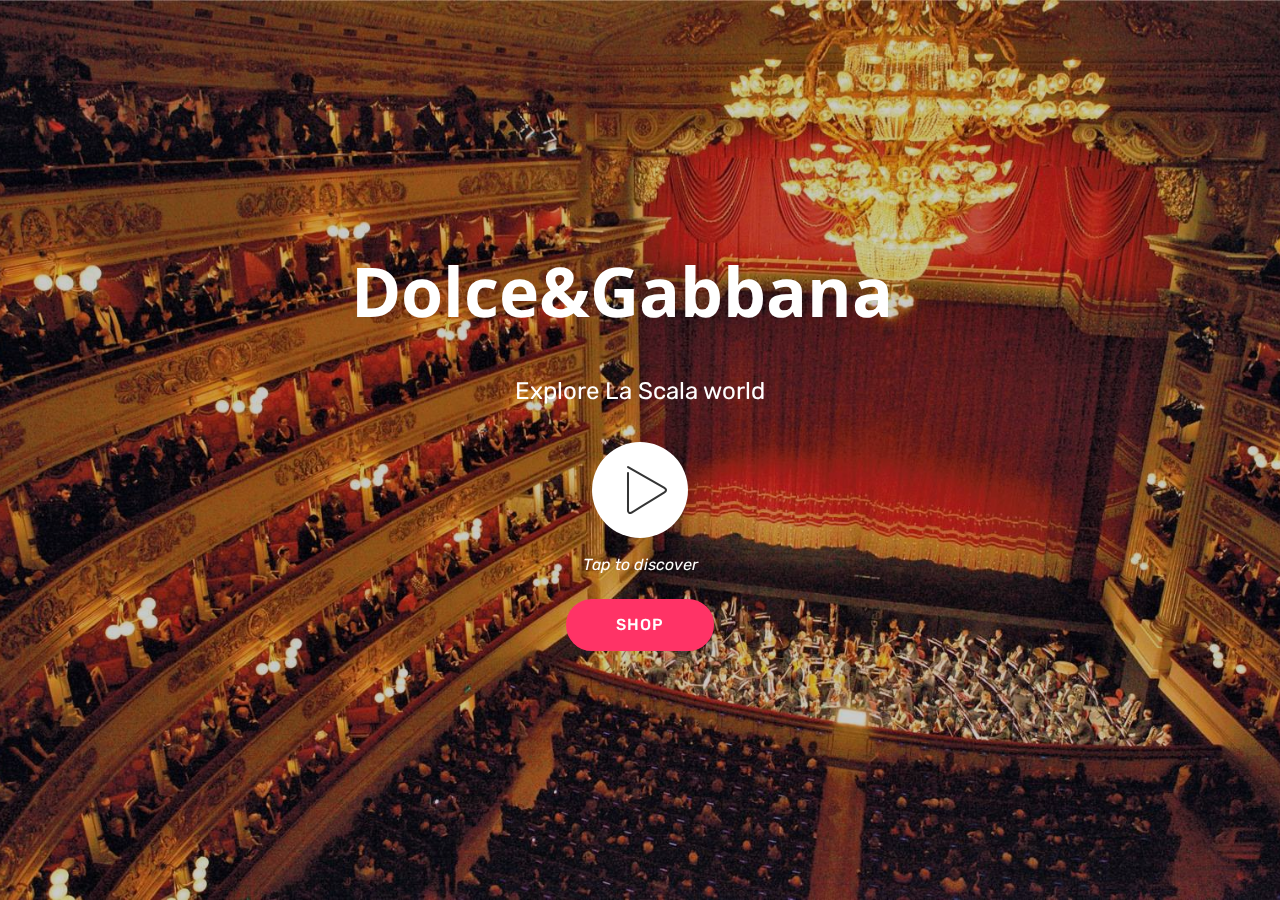
==== index.html @ abae465e "create github pages" ====
<!DOCTYPE html>
<html >
<head>
  <!-- Site made with Mobirise Website Builder v4.5.2, https://mobirise.com -->
  <meta charset="UTF-8">
  <meta http-equiv="X-UA-Compatible" content="IE=edge">
  <meta name="generator" content="Mobirise v4.5.2, mobirise.com">
  <meta name="viewport" content="width=device-width, initial-scale=1, minimum-scale=1">
  <link rel="shortcut icon" href="assets/images/logo4.png" type="image/x-icon">
  <meta name="description" content="">
  <title>Home</title>
  <link rel="stylesheet" href="assets/web/assets/mobirise-icons/mobirise-icons.css">
  <link rel="stylesheet" href="assets/tether/tether.min.css">
  <link rel="stylesheet" href="assets/bootstrap/css/bootstrap.min.css">
  <link rel="stylesheet" href="assets/bootstrap/css/bootstrap-grid.min.css">
  <link rel="stylesheet" href="assets/bootstrap/css/bootstrap-reboot.min.css">
  <link rel="stylesheet" href="assets/theme/css/style.css">
  <link rel="stylesheet" href="assets/mobirise/css/mbr-additional.css" type="text/css">
  
  
  
</head>
<body>
<section class="header8 cid-qE5246cjHR mbr-fullscreen mbr-parallax-background" id="header8-0" data-rv-view="100">

    

    <div class="mbr-overlay" style="opacity: 0.2; background-color: rgb(0, 0, 0);">
    </div>

    <div class="container align-center">
        <div class="row justify-content-md-center">
            <div class="mbr-white col-md-10">
                <h1 class="mbr-section-title align-center py-2 mbr-bold mbr-fonts-style display-1"><p>Dolce&amp;Gabbana&nbsp;&nbsp;</p></h1>
                <p class="mbr-text align-center py-2 mbr-fonts-style display-5">Explore La Scala world</p>
                <div class="mbr-media show-modal align-center py-2" data-modal=".modalWindow">
                         <span class="mbri-play mbr-iconfont" media-simple="true"></span>
                </div>
                <div class="icon-description align-center font-italic pb-3 mbr-fonts-style display-7">Tap to discover</div>
                <div class="mbr-section-btn text-center"><a class="btn btn-md btn-secondary display-4" href="shop.html">SHOP</a></div>
            </div>
        </div>
    </div>
    <div>
        <div class="modalWindow" style="display: none;">
            <div class="modalWindow-container">
                <div class="modalWindow-video-container">
                    <div class="modalWindow-video">
                        <iframe width="100%" height="100%" frameborder="0" allowfullscreen="1" data-src="https://www.youtube.com/watch?v=V_61zmeLZ4g"></iframe>
                    </div>
                    <a class="close" role="button" data-dismiss="modal">
                        <span aria-hidden="true" class="mbri-close mbr-iconfont closeModal"></span>
                        <span class="sr-only">Close</span>
                    </a>
                </div>
            </div>
        </div>
    </div>
</section>


  <section class="engine"><a href="https://mobirise.co/k">free bootstrap template</a></section><script src="assets/web/assets/jquery/jquery.min.js"></script>
  <script src="assets/popper/popper.min.js"></script>
  <script src="assets/tether/tether.min.js"></script>
  <script src="assets/bootstrap/js/bootstrap.min.js"></script>
  <script src="assets/smoothscroll/smooth-scroll.js"></script>
  <script src="assets/playervimeo/vimeo_player.js"></script>
  <script src="assets/parallax/jarallax.min.js"></script>
  <script src="assets/theme/js/script.js"></script>
  
  
</body>
</html>
---- assets/web/assets/mobirise-icons/mobirise-icons.css ----
@font-face {
  font-family: 'MobiriseIcons';
  src:  url('mobirise-icons.eot?spat4u');
  src:  url('mobirise-icons.eot?spat4u#iefix') format('embedded-opentype'),
    url('mobirise-icons.ttf?spat4u') format('truetype'),
    url('mobirise-icons.woff?spat4u') format('woff'),
    url('mobirise-icons.svg?spat4u#MobiriseIcons') format('svg');
  font-weight: normal;
  font-style: normal;
}

[class^="mbri-"], [class*=" mbri-"] {
  /* use !important to prevent issues with browser extensions that change fonts */
  font-family: MobiriseIcons !important;
  speak: none;
  font-style: normal;
  font-weight: normal;
  font-variant: normal;
  text-transform: none;
  line-height: 1;

  /* Better Font Rendering =========== */
  -webkit-font-smoothing: antialiased;
  -moz-osx-font-smoothing: grayscale;
}

.mbri-add-submenu:before {
  content: "\e900";
}
.mbri-alert:before {
  content: "\e901";
}
.mbri-align-center:before {
  content: "\e902";
}
.mbri-align-justify:before {
  content: "\e903";
}
.mbri-align-left:before {
  content: "\e904";
}
.mbri-align-right:before {
  content: "\e905";
}
.mbri-android:before {
  content: "\e906";
}
.mbri-apple:before {
  content: "\e907";
}
.mbri-arrow-down:before {
  content: "\e908";
}
.mbri-arrow-next:before {
  content: "\e909";
}
.mbri-arrow-prev:before {
  content: "\e90a";
}
.mbri-arrow-up:before {
  content: "\e90b";
}
.mbri-bold:before {
  content: "\e90c";
}
.mbri-bookmark:before {
  content: "\e90d";
}
.mbri-bootstrap:before {
  content: "\e90e";
}
.mbri-briefcase:before {
  content: "\e90f";
}
.mbri-browse:before {
  content: "\e910";
}
.mbri-bulleted-list:before {
  content: "\e911";
}
.mbri-calendar:before {
  content: "\e912";
}
.mbri-camera:before {
  content: "\e913";
}
.mbri-cart-add:before {
  content: "\e914";
}
.mbri-cart-full:before {
  content: "\e915";
}
.mbri-cash:before {
  content: "\e916";
}
.mbri-change-style:before {
  content: "\e917";
}
.mbri-chat:before {
  content: "\e918";
}
.mbri-clock:before {
  content: "\e919";
}
.mbri-close:before {
  content: "\e91a";
}
.mbri-cloud:before {
  content: "\e91b";
}
.mbri-code:before {
  content: "\e91c";
}
.mbri-contact-form:before {
  content: "\e91d";
}
.mbri-credit-card:before {
  content: "\e91e";
}
.mbri-cursor-click:before {
  content: "\e91f";
}
.mbri-cust-feedback:before {
  content: "\e920";
}
.mbri-database:before {
  content: "\e921";
}
.mbri-delivery:before {
  content: "\e922";
}
.mbri-desktop:before {
  content: "\e923";
}
.mbri-devices:before {
  content: "\e924";
}
.mbri-down:before {
  content: "\e925";
}
.mbri-download:before {
  content: "\e989";
}
.mbri-drag-n-drop:before {
  content: "\e927";
}
.mbri-drag-n-drop2:before {
  content: "\e928";
}
.mbri-edit:before {
  content: "\e929";
}
.mbri-edit2:before {
  content: "\e92a";
}
.mbri-error:before {
  content: "\e92b";
}
.mbri-extension:before {
  content: "\e92c";
}
.mbri-features:before {
  content: "\e92d";
}
.mbri-file:before {
  content: "\e92e";
}
.mbri-flag:before {
  content: "\e92f";
}
.mbri-folder:before {
  content: "\e930";
}
.mbri-gift:before {
  content: "\e931";
}
.mbri-github:before {
  content: "\e932";
}
.mbri-globe:before {
  content: "\e933";
}
.mbri-globe-2:before {
  content: "\e934";
}
.mbri-growing-chart:before {
  content: "\e935";
}
.mbri-hearth:before {
  content: "\e936";
}
.mbri-help:before {
  content: "\e937";
}
.mbri-home:before {
  content: "\e938";
}
.mbri-hot-cup:before {
  content: "\e939";
}
.mbri-idea:before {
  content: "\e93a";
}
.mbri-image-gallery:before {
  content: "\e93b";
}
.mbri-image-slider:before {
  content: "\e93c";
}
.mbri-info:before {
  content: "\e93d";
}
.mbri-italic:before {
  content: "\e93e";
}
.mbri-key:before {
  content: "\e93f";
}
.mbri-laptop:before {
  content: "\e940";
}
.mbri-layers:before {
  content: "\e941";
}
.mbri-left-right:before {
  content: "\e942";
}
.mbri-left:before {
  content: "\e943";
}
.mbri-letter:before {
  content: "\e944";
}
.mbri-like:before {
  content: "\e945";
}
.mbri-link:before {
  content: "\e946";
}
.mbri-lock:before {
  content: "\e947";
}
.mbri-login:before {
  content: "\e948";
}
.mbri-logout:before {
  content: "\e949";
}
.mbri-magic-stick:before {
  content: "\e94a";
}
.mbri-map-pin:before {
  content: "\e94b";
}
.mbri-menu:before {
  content: "\e94c";
}
.mbri-mobile:before {
  content: "\e94d";
}
.mbri-mobile2:before {
  content: "\e94e";
}
.mbri-mobirise:before {
  content: "\e94f";
}
.mbri-more-horizontal:before {
  content: "\e950";
}
.mbri-more-vertical:before {
  content: "\e951";
}
.mbri-music:before {
  content: "\e952";
}
.mbri-new-file:before {
  content: "\e953";
}
.mbri-numbered-list:before {
  content: "\e954";
}
.mbri-opened-folder:before {
  content: "\e955";
}
.mbri-pages:before {
  content: "\e956";
}
.mbri-paper-plane:before {
  content: "\e957";
}
.mbri-paperclip:before {
  content: "\e958";
}
.mbri-photo:before {
  content: "\e959";
}
.mbri-photos:before {
  content: "\e95a";
}
.mbri-pin:before {
  content: "\e95b";
}
.mbri-play:before {
  content: "\e95c";
}
.mbri-plus:before {
  content: "\e95d";
}
.mbri-preview:before {
  content: "\e95e";
}
.mbri-print:before {
  content: "\e95f";
}
.mbri-protect:before {
  content: "\e960";
}
.mbri-question:before {
  content: "\e961";
}
.mbri-quote-left:before {
  content: "\e962";
}
.mbri-quote-right:before {
  content: "\e963";
}
.mbri-refresh:before {
  content: "\e964";
}
.mbri-responsive:before {
  content: "\e965";
}
.mbri-right:before {
  content: "\e966";
}
.mbri-rocket:before {
  content: "\e967";
}
.mbri-sad-face:before {
  content: "\e968";
}
.mbri-sale:before {
  content: "\e969";
}
.mbri-save:before {
  content: "\e96a";
}
.mbri-search:before {
  content: "\e96b";
}
.mbri-setting:before {
  content: "\e96c";
}
.mbri-setting2:before {
  content: "\e96d";
}
.mbri-setting3:before {
  content: "\e96e";
}
.mbri-share:before {
  content: "\e96f";
}
.mbri-shopping-bag:before {
  content: "\e970";
}
.mbri-shopping-basket:before {
  content: "\e971";
}
.mbri-shopping-cart:before {
  content: "\e972";
}
.mbri-sites:before {
  content: "\e973";
}
.mbri-smile-face:before {
  content: "\e974";
}
.mbri-speed:before {
  content: "\e975";
}
.mbri-star:before {
  content: "\e976";
}
.mbri-success:before {
  content: "\e977";
}
.mbri-sun:before {
  content: "\e978";
}
.mbri-sun2:before {
  content: "\e979";
}
.mbri-tablet:before {
  content: "\e97a";
}
.mbri-tablet-vertical:before {
  content: "\e97b";
}
.mbri-target:before {
  content: "\e97c";
}
.mbri-timer:before {
  content: "\e97d";
}
.mbri-to-ftp:before {
  content: "\e97e";
}
.mbri-to-local-drive:before {
  content: "\e97f";
}
.mbri-touch-swipe:before {
  content: "\e980";
}
.mbri-touch:before {
  content: "\e981";
}
.mbri-trash:before {
  content: "\e982";
}
.mbri-underline:before {
  content: "\e983";
}
.mbri-unlink:before {
  content: "\e984";
}
.mbri-unlock:before {
  content: "\e985";
}
.mbri-up-down:before {
  content: "\e986";
}
.mbri-up:before {
  content: "\e987";
}
.mbri-update:before {
  content: "\e988";
}
.mbri-upload:before {
 content: "\e926"; 
}
.mbri-user:before {
  content: "\e98a";
}
.mbri-user2:before {
  content: "\e98b";
}
.mbri-users:before {
  content: "\e98c";
}
.mbri-video:before {
  content: "\e98d";
}
.mbri-video-play:before {
  content: "\e98e";
}
.mbri-watch:before {
  content: "\e98f";
}
.mbri-website-theme:before {
  content: "\e990";
}
.mbri-wifi:before {
  content: "\e991";
}
.mbri-windows:before {
  content: "\e992";
}
.mbri-zoom-out:before {
  content: "\e993";
}
.mbri-redo:before {
  content: "\e994";
}
.mbri-undo:before {
  content: "\e995";
}
---- assets/theme/css/style.css ----
/*!
 * Mobirise v4 theme (https://mobirise.com/)
 * Copyright 2017 Mobirise
 */
section {
  background-color: #eeeeee; }

section,
.container,
.container-fluid {
  position: relative;
  word-wrap: break-word; }

a.mbr-iconfont:hover {
  text-decoration: none; }

.article .lead p, .article .lead ul, .article .lead ol, .article .lead pre, .article .lead blockquote {
  margin-bottom: 0; }

a {
  font-style: normal;
  font-weight: 400;
  cursor: pointer; }
  a, a:hover {
    text-decoration: none; }

figure {
  margin-bottom: 0; }

body {
  color: #232323; }

h1, h2, h3, h4, h5, h6,
.h1, .h2, .h3, .h4, .h5, .h6,
.display-1, .display-2, .display-3, .display-4 {
  line-height: 1;
  word-break: break-word;
  word-wrap: break-word; }

b, strong {
  font-weight: bold; }

blockquote {
  padding: 10px 0 10px 20px;
  position: relative;
  border-left: 2px solid;
  border-color: #ff3366; }

input:-webkit-autofill, input:-webkit-autofill:hover, input:-webkit-autofill:focus, input:-webkit-autofill:active {
  transition-delay: 9999s;
  transition-property: background-color, color; }

textarea[type="hidden"] {
  display: none; }

body {
  position: relative; }

section {
  background-position: 50% 50%;
  background-repeat: no-repeat;
  background-size: cover; }
  section .mbr-background-video,
  section .mbr-background-video-preview {
    position: absolute;
    bottom: 0;
    left: 0;
    right: 0;
    top: 0; }

.hidden {
  visibility: hidden; }

.mbr-z-index20 {
  z-index: 20; }

/*! Base colors */
.mbr-white {
  color: #ffffff; }

.mbr-black {
  color: #000000; }

.mbr-bg-white {
  background-color: #ffffff; }

.mbr-bg-black {
  background-color: #000000; }

/*! Text-aligns */
.align-left {
  text-align: left; }

.align-center {
  text-align: center; }

.align-right {
  text-align: right; }

@media (max-width: 767px) {
  .align-left, .align-center, .align-right, .mbr-section-btn, .mbr-section-title {
    text-align: center; } }
/*! Font-weight  */
.mbr-light {
  font-weight: 300; }

.mbr-regular {
  font-weight: 400; }

.mbr-semibold {
  font-weight: 500; }

.mbr-bold {
  font-weight: 700; }

/*! Media  */
.media-size-item {
  -webkit-flex: 1 1 auto;
  -moz-flex: 1 1 auto;
  -ms-flex: 1 1 auto;
  -o-flex: 1 1 auto;
  flex: 1 1 auto; }

.media-content {
  -webkit-flex-basis: 100%;
  flex-basis: 100%; }

.media-container-row {
  display: -ms-flexbox;
  display: -webkit-flex;
  display: flex;
  -webkit-flex-direction: row;
  -ms-flex-direction: row;
  flex-direction: row;
  -webkit-flex-wrap: wrap;
  -ms-flex-wrap: wrap;
  flex-wrap: wrap;
  -webkit-justify-content: center;
  -ms-flex-pack: center;
  justify-content: center;
  -webkit-align-content: center;
  -ms-flex-line-pack: center;
  align-content: center;
  -webkit-align-items: start;
  -ms-flex-align: start;
  align-items: start; }
  .media-container-row .media-size-item {
    width: 400px; }

.media-container-column {
  display: -ms-flexbox;
  display: -webkit-flex;
  display: flex;
  -webkit-flex-direction: column;
  -ms-flex-direction: column;
  flex-direction: column;
  -webkit-flex-wrap: wrap;
  -ms-flex-wrap: wrap;
  flex-wrap: wrap;
  -webkit-justify-content: center;
  -ms-flex-pack: center;
  justify-content: center;
  -webkit-align-content: center;
  -ms-flex-line-pack: center;
  align-content: center;
  -webkit-align-items: stretch;
  -ms-flex-align: stretch;
  align-items: stretch; }
  .media-container-column > * {
    width: 100%; }

@media (min-width: 992px) {
  .media-container-row {
    -webkit-flex-wrap: nowrap;
    -ms-flex-wrap: nowrap;
    flex-wrap: nowrap; } }
figure {
  overflow: hidden; }

figure[mbr-media-size] {
  transition: width 0.1s; }

.mbr-figure img, .mbr-figure iframe {
  display: block;
  width: 100%; }

.card {
  background-color: transparent;
  border: none; }

.card-img {
  text-align: center;
  flex-shrink: 0; }

.media {
  max-width: 100%;
  margin: 0 auto; }

.mbr-figure {
  -ms-flex-item-align: center;
  -ms-grid-row-align: center;
  -webkit-align-self: center;
  align-self: center; }

.media-container > div {
  max-width: 100%; }

.mbr-figure img, .card-img img {
  width: 100%; }

@media (max-width: 991px) {
  .media-size-item {
    width: auto !important; }

  .media {
    width: auto; }

  .mbr-figure {
    width: 100% !important; } }
/*! Buttons */
.mbr-section-btn {
  margin-left: -.25rem;
  margin-right: -.25rem;
  font-size: 0; }

nav .mbr-section-btn {
  margin-left: 0rem;
  margin-right: 0rem; }

/*! Btn icon margin */
.btn .mbr-iconfont, .btn.btn-sm .mbr-iconfont {
  cursor: pointer;
  margin-right: 0.5rem; }

.btn.btn-md .mbr-iconfont, .btn.btn-md .mbr-iconfont {
  margin-right: 0.8rem; }

.mbr-regular {
  font-weight: 400; }

.mbr-semibold {
  font-weight: 500; }

.mbr-bold {
  font-weight: 700; }

[type="submit"] {
  -webkit-appearance: none; }

/*! Full-screen */
.mbr-fullscreen .mbr-overlay {
  min-height: 100vh; }

.mbr-fullscreen {
  display: flex;
  display: -webkit-flex;
  display: -moz-flex;
  display: -ms-flex;
  display: -o-flex;
  align-items: center;
  -webkit-align-items: center;
  min-height: 100vh;
  padding-top: 3rem;
  padding-bottom: 3rem; }

/*! Map */
.map {
  height: 25rem;
  position: relative; }
  .map iframe {
    width: 100%;
    height: 100%; }

/* Form */
.form-asterisk {
  font-family: initial;
  position: absolute;
  top: -2px;
  font-weight: normal; }

/*! Scroll to top arrow */
.mbr-arrow-up {
  bottom: 25px;
  right: 90px;
  position: fixed;
  text-align: right;
  z-index: 5000;
  color: #ffffff;
  font-size: 32px;
  transform: rotate(180deg);
  -webkit-transform: rotate(180deg); }

.mbr-arrow-up a {
  background: rgba(0, 0, 0, 0.2);
  border-radius: 3px;
  color: #fff;
  display: inline-block;
  height: 60px;
  width: 60px;
  outline-style: none !important;
  position: relative;
  text-decoration: none;
  transition: all .3s ease-in-out;
  cursor: pointer;
  text-align: center; }
  .mbr-arrow-up a:hover {
    background-color: rgba(0, 0, 0, 0.4); }
  .mbr-arrow-up a i {
    line-height: 60px; }

.mbr-arrow-up-icon {
  display: block;
  color: #fff; }

.mbr-arrow-up-icon::before {
  content: "\203a";
  display: inline-block;
  font-family: serif;
  font-size: 32px;
  line-height: 1;
  font-style: normal;
  position: relative;
  top: 6px;
  left: -4px;
  -webkit-transform: rotate(-90deg);
  transform: rotate(-90deg); }

/*! Arrow Down */
.mbr-arrow {
  position: absolute;
  bottom: 45px;
  left: 50%;
  width: 60px;
  height: 60px;
  cursor: pointer;
  background-color: rgba(80, 80, 80, 0.5);
  border-radius: 50%;
  -webkit-transform: translateX(-50%);
  transform: translateX(-50%); }
  .mbr-arrow > a {
    display: inline-block;
    text-decoration: none;
    outline-style: none;
    -webkit-animation: arrowdown 1.7s ease-in-out infinite;
    animation: arrowdown 1.7s ease-in-out infinite; }
    .mbr-arrow > a > i {
      position: absolute;
      top: -2px;
      left: 15px;
      font-size: 2rem; }

@keyframes arrowdown {
  0% {
    transform: translateY(0px);
    -webkit-transform: translateY(0px); }
  50% {
    transform: translateY(-5px);
    -webkit-transform: translateY(-5px); }
  100% {
    transform: translateY(0px);
    -webkit-transform: translateY(0px); } }
@-webkit-keyframes arrowdown {
  0% {
    transform: translateY(0px);
    -webkit-transform: translateY(0px); }
  50% {
    transform: translateY(-5px);
    -webkit-transform: translateY(-5px); }
  100% {
    transform: translateY(0px);
    -webkit-transform: translateY(0px); } }
@media (max-width: 500px) {
  .mbr-arrow-up {
    left: 50%;
    right: auto;
    transform: translateX(-50%) rotate(180deg);
    -webkit-transform: translateX(-50%) rotate(180deg); } }
/*Gradients animation*/
@keyframes gradient-animation {
  from {
    background-position: 0% 100%;
    animation-timing-function: ease-in-out; }
  to {
    background-position: 100% 0%;
    animation-timing-function: ease-in-out; } }
@-webkit-keyframes gradient-animation {
  from {
    background-position: 0% 100%;
    animation-timing-function: ease-in-out; }
  to {
    background-position: 100% 0%;
    animation-timing-function: ease-in-out; } }
.bg-gradient {
  background-size: 200% 200%;
  animation: gradient-animation 5s infinite alternate;
  -webkit-animation: gradient-animation 5s infinite alternate; }

.menu .navbar-brand {
  display: -webkit-flex; }
  .menu .navbar-brand span {
    display: flex;
    display: -webkit-flex; }
  .menu .navbar-brand .navbar-caption-wrap {
    display: -webkit-flex; }
  .menu .navbar-brand .navbar-logo img {
    display: -webkit-flex; }
@media (min-width: 768px) and (max-width: 991px) {
  .menu .navbar-toggleable-sm .navbar-nav {
    display: -webkit-box;
    display: -webkit-flex;
    display: -ms-flexbox; } }
@media (min-width: 992px) {
  .menu .navbar-nav.nav-dropdown {
    display: -webkit-flex; }
  .menu .navbar-toggleable-sm .navbar-collapse {
    display: -webkit-flex !important; } }

/*# sourceMappingURL=style.css.map */
.engine {
	position: absolute;
	text-indent: -2400px;
	text-align: center;
	padding: 0;
	top: 0;
	left: -2400px;
}
---- assets/mobirise/css/mbr-additional.css ----
@import url(https://fonts.googleapis.com/css?family=Open+Sans:300,300i,400,400i,600,600i,700,700i,800,800i);
@import url(https://fonts.googleapis.com/css?family=Rubik:300,300i,400,400i,500,500i,700,700i,900,900i);





body {
  font-style: normal;
  line-height: 1.5;
}
.mbr-section-title {
  font-style: normal;
  line-height: 1.2;
}
.mbr-section-subtitle {
  line-height: 1.3;
}
.mbr-text {
  font-style: normal;
  line-height: 1.6;
}
.display-1 {
  font-family: 'Open Sans', sans-serif;
  font-size: 4.25rem;
}
.display-1 > .mbr-iconfont {
  font-size: 6.8rem;
}
.display-2 {
  font-family: 'Rubik', sans-serif;
  font-size: 3rem;
}
.display-2 > .mbr-iconfont {
  font-size: 4.8rem;
}
.display-4 {
  font-family: 'Rubik', sans-serif;
  font-size: 1rem;
}
.display-4 > .mbr-iconfont {
  font-size: 1.6rem;
}
.display-5 {
  font-family: 'Rubik', sans-serif;
  font-size: 1.5rem;
}
.display-5 > .mbr-iconfont {
  font-size: 2.4rem;
}
.display-7 {
  font-family: 'Rubik', sans-serif;
  font-size: 1rem;
}
.display-7 > .mbr-iconfont {
  font-size: 1.6rem;
}
/* ---- Fluid typography for mobile devices ---- */
/* 1.4 - font scale ratio ( bootstrap == 1.42857 ) */
/* 100vw - current viewport width */
/* (48 - 20)  48 == 48rem == 768px, 20 == 20rem == 320px(minimal supported viewport) */
/* 0.65 - min scale variable, may vary */
@media (max-width: 768px) {
  .display-1 {
    font-size: 3.4rem;
    font-size: calc( 2.1374999999999997rem + (4.25 - 2.1374999999999997) * ((100vw - 20rem) / (48 - 20)));
    line-height: calc( 1.4 * (2.1374999999999997rem + (4.25 - 2.1374999999999997) * ((100vw - 20rem) / (48 - 20))));
  }
  .display-2 {
    font-size: 2.4rem;
    font-size: calc( 1.7rem + (3 - 1.7) * ((100vw - 20rem) / (48 - 20)));
    line-height: calc( 1.4 * (1.7rem + (3 - 1.7) * ((100vw - 20rem) / (48 - 20))));
  }
  .display-4 {
    font-size: 0.8rem;
    font-size: calc( 1rem + (1 - 1) * ((100vw - 20rem) / (48 - 20)));
    line-height: calc( 1.4 * (1rem + (1 - 1) * ((100vw - 20rem) / (48 - 20))));
  }
  .display-5 {
    font-size: 1.2rem;
    font-size: calc( 1.175rem + (1.5 - 1.175) * ((100vw - 20rem) / (48 - 20)));
    line-height: calc( 1.4 * (1.175rem + (1.5 - 1.175) * ((100vw - 20rem) / (48 - 20))));
  }
}
/* Buttons */
.btn {
  font-weight: 500;
  border-width: 2px;
  font-style: normal;
  letter-spacing: 1px;
  margin: .4rem .8rem;
  white-space: normal;
  -webkit-transition: all 0.3s ease-in-out;
  -moz-transition: all 0.3s ease-in-out;
  transition: all 0.3s ease-in-out;
  padding: 1rem 3rem;
  border-radius: 3px;
  display: inline-flex;
  align-items: center;
  justify-content: center;
  word-break: break-word;
}
.btn-sm {
  font-weight: 500;
  letter-spacing: 1px;
  -webkit-transition: all 0.3s ease-in-out;
  -moz-transition: all 0.3s ease-in-out;
  transition: all 0.3s ease-in-out;
  padding: 0.6rem 1.5rem;
  border-radius: 3px;
}
.btn-md {
  font-weight: 500;
  letter-spacing: 1px;
  margin: .4rem .8rem !important;
  -webkit-transition: all 0.3s ease-in-out;
  -moz-transition: all 0.3s ease-in-out;
  transition: all 0.3s ease-in-out;
  padding: 1rem 3rem;
  border-radius: 3px;
}
.btn-lg {
  font-weight: 500;
  letter-spacing: 1px;
  margin: .4rem .8rem !important;
  -webkit-transition: all 0.3s ease-in-out;
  -moz-transition: all 0.3s ease-in-out;
  transition: all 0.3s ease-in-out;
  padding: 1.2rem 3.2rem;
  border-radius: 3px;
}
.bg-primary {
  background-color: #149dcc !important;
}
.bg-success {
  background-color: #f7ed4a !important;
}
.bg-info {
  background-color: #82786e !important;
}
.bg-warning {
  background-color: #879a9f !important;
}
.bg-danger {
  background-color: #b1a374 !important;
}
.btn-primary,
.btn-primary:active {
  background-color: #149dcc;
  border-color: #149dcc;
  color: #ffffff;
}
.btn-primary:hover,
.btn-primary:focus,
.btn-primary.focus,
.btn-primary.active {
  color: #ffffff;
  background-color: #0d6786;
  border-color: #0d6786;
}
.btn-primary.disabled,
.btn-primary:disabled {
  color: #ffffff !important;
  background-color: #0d6786 !important;
  border-color: #0d6786 !important;
}
.btn-secondary,
.btn-secondary:active {
  background-color: #ff3366;
  border-color: #ff3366;
  color: #ffffff;
}
.btn-secondary:hover,
.btn-secondary:focus,
.btn-secondary.focus,
.btn-secondary.active {
  color: #ffffff;
  background-color: #e50039;
  border-color: #e50039;
}
.btn-secondary.disabled,
.btn-secondary:disabled {
  color: #ffffff !important;
  background-color: #e50039 !important;
  border-color: #e50039 !important;
}
.btn-info,
.btn-info:active {
  background-color: #82786e;
  border-color: #82786e;
  color: #ffffff;
}
.btn-info:hover,
.btn-info:focus,
.btn-info.focus,
.btn-info.active {
  color: #ffffff;
  background-color: #59524b;
  border-color: #59524b;
}
.btn-info.disabled,
.btn-info:disabled {
  color: #ffffff !important;
  background-color: #59524b !important;
  border-color: #59524b !important;
}
.btn-success,
.btn-success:active {
  background-color: #f7ed4a;
  border-color: #f7ed4a;
  color: #ffffff;
}
.btn-success:hover,
.btn-success:focus,
.btn-success.focus,
.btn-success.active {
  color: #ffffff;
  background-color: #eadd0a;
  border-color: #eadd0a;
}
.btn-success.disabled,
.btn-success:disabled {
  color: #ffffff !important;
  background-color: #eadd0a !important;
  border-color: #eadd0a !important;
}
.btn-warning,
.btn-warning:active {
  background-color: #879a9f;
  border-color: #879a9f;
  color: #ffffff;
}
.btn-warning:hover,
.btn-warning:focus,
.btn-warning.focus,
.btn-warning.active {
  color: #ffffff;
  background-color: #617479;
  border-color: #617479;
}
.btn-warning.disabled,
.btn-warning:disabled {
  color: #ffffff !important;
  background-color: #617479 !important;
  border-color: #617479 !important;
}
.btn-danger,
.btn-danger:active {
  background-color: #b1a374;
  border-color: #b1a374;
  color: #ffffff;
}
.btn-danger:hover,
.btn-danger:focus,
.btn-danger.focus,
.btn-danger.active {
  color: #ffffff;
  background-color: #8b7d4e;
  border-color: #8b7d4e;
}
.btn-danger.disabled,
.btn-danger:disabled {
  color: #ffffff !important;
  background-color: #8b7d4e !important;
  border-color: #8b7d4e !important;
}
.btn-white {
  color: #333333 !important;
}
.btn-white,
.btn-white:active {
  background-color: #ffffff;
  border-color: #ffffff;
  color: #ffffff;
}
.btn-white:hover,
.btn-white:focus,
.btn-white.focus,
.btn-white.active {
  color: #ffffff;
  background-color: #d4d4d4;
  border-color: #d4d4d4;
}
.btn-white.disabled,
.btn-white:disabled {
  color: #ffffff !important;
  background-color: #d4d4d4 !important;
  border-color: #d4d4d4 !important;
}
.btn-black,
.btn-black:active {
  background-color: #333333;
  border-color: #333333;
  color: #ffffff;
}
.btn-black:hover,
.btn-black:focus,
.btn-black.focus,
.btn-black.active {
  color: #ffffff;
  background-color: #0d0d0d;
  border-color: #0d0d0d;
}
.btn-black.disabled,
.btn-black:disabled {
  color: #ffffff !important;
  background-color: #0d0d0d !important;
  border-color: #0d0d0d !important;
}
.btn-primary-outline,
.btn-primary-outline:active {
  background: none;
  border-color: #0b566f;
  color: #0b566f;
}
.btn-primary-outline:hover,
.btn-primary-outline:focus,
.btn-primary-outline.focus,
.btn-primary-outline.active {
  color: #ffffff;
  background-color: #149dcc;
  border-color: #149dcc;
}
.btn-primary-outline.disabled,
.btn-primary-outline:disabled {
  color: #ffffff !important;
  background-color: #149dcc !important;
  border-color: #149dcc !important;
}
.btn-secondary-outline,
.btn-secondary-outline:active {
  background: none;
  border-color: #cc0033;
  color: #cc0033;
}
.btn-secondary-outline:hover,
.btn-secondary-outline:focus,
.btn-secondary-outline.focus,
.btn-secondary-outline.active {
  color: #ffffff;
  background-color: #ff3366;
  border-color: #ff3366;
}
.btn-secondary-outline.disabled,
.btn-secondary-outline:disabled {
  color: #ffffff !important;
  background-color: #ff3366 !important;
  border-color: #ff3366 !important;
}
.btn-info-outline,
.btn-info-outline:active {
  background: none;
  border-color: #4b453f;
  color: #4b453f;
}
.btn-info-outline:hover,
.btn-info-outline:focus,
.btn-info-outline.focus,
.btn-info-outline.active {
  color: #ffffff;
  background-color: #82786e;
  border-color: #82786e;
}
.btn-info-outline.disabled,
.btn-info-outline:disabled {
  color: #ffffff !important;
  background-color: #82786e !important;
  border-color: #82786e !important;
}
.btn-success-outline,
.btn-success-outline:active {
  background: none;
  border-color: #d2c609;
  color: #d2c609;
}
.btn-success-outline:hover,
.btn-success-outline:focus,
.btn-success-outline.focus,
.btn-success-outline.active {
  color: #ffffff;
  background-color: #f7ed4a;
  border-color: #f7ed4a;
}
.btn-success-outline.disabled,
.btn-success-outline:disabled {
  color: #ffffff !important;
  background-color: #f7ed4a !important;
  border-color: #f7ed4a !important;
}
.btn-warning-outline,
.btn-warning-outline:active {
  background: none;
  border-color: #55666b;
  color: #55666b;
}
.btn-warning-outline:hover,
.btn-warning-outline:focus,
.btn-warning-outline.focus,
.btn-warning-outline.active {
  color: #ffffff;
  background-color: #879a9f;
  border-color: #879a9f;
}
.btn-warning-outline.disabled,
.btn-warning-outline:disabled {
  color: #ffffff !important;
  background-color: #879a9f !important;
  border-color: #879a9f !important;
}
.btn-danger-outline,
.btn-danger-outline:active {
  background: none;
  border-color: #7a6e45;
  color: #7a6e45;
}
.btn-danger-outline:hover,
.btn-danger-outline:focus,
.btn-danger-outline.focus,
.btn-danger-outline.active {
  color: #ffffff;
  background-color: #b1a374;
  border-color: #b1a374;
}
.btn-danger-outline.disabled,
.btn-danger-outline:disabled {
  color: #ffffff !important;
  background-color: #b1a374 !important;
  border-color: #b1a374 !important;
}
.btn-black-outline,
.btn-black-outline:active {
  background: none;
  border-color: #000000;
  color: #000000;
}
.btn-black-outline:hover,
.btn-black-outline:focus,
.btn-black-outline.focus,
.btn-black-outline.active {
  color: #ffffff;
  background-color: #333333;
  border-color: #333333;
}
.btn-black-outline.disabled,
.btn-black-outline:disabled {
  color: #ffffff !important;
  background-color: #333333 !important;
  border-color: #333333 !important;
}
.btn-white-outline,
.btn-white-outline:active,
.btn-white-outline.active {
  background: none;
  border-color: #ffffff;
  color: #ffffff;
}
.btn-white-outline:hover,
.btn-white-outline:focus,
.btn-white-outline.focus {
  color: #333333;
  background-color: #ffffff;
  border-color: #ffffff;
}
.text-primary {
  color: #149dcc !important;
}
.text-secondary {
  color: #ff3366 !important;
}
.text-success {
  color: #f7ed4a !important;
}
.text-info {
  color: #82786e !important;
}
.text-warning {
  color: #879a9f !important;
}
.text-danger {
  color: #b1a374 !important;
}
.text-white {
  color: #ffffff !important;
}
.text-black {
  color: #000000 !important;
}
a.text-primary:hover,
a.text-primary:focus {
  color: #0b566f !important;
}
a.text-secondary:hover,
a.text-secondary:focus {
  color: #cc0033 !important;
}
a.text-success:hover,
a.text-success:focus {
  color: #d2c609 !important;
}
a.text-info:hover,
a.text-info:focus {
  color: #4b453f !important;
}
a.text-warning:hover,
a.text-warning:focus {
  color: #55666b !important;
}
a.text-danger:hover,
a.text-danger:focus {
  color: #7a6e45 !important;
}
a.text-white:hover,
a.text-white:focus {
  color: #b3b3b3 !important;
}
a.text-black:hover,
a.text-black:focus {
  color: #4d4d4d !important;
}
.alert-success {
  background-color: #70c770;
}
.alert-info {
  background-color: #82786e;
}
.alert-warning {
  background-color: #879a9f;
}
.alert-danger {
  background-color: #b1a374;
}
.mbr-section-btn a.btn:not(.btn-form) {
  border-radius: 100px;
}
.mbr-section-btn a.btn:not(.btn-form):hover {
  box-shadow: 0 10px 40px 0 rgba(0, 0, 0, 0.2);
}
.mbr-gallery-filter li a {
  border-radius: 100px !important;
}
.mbr-gallery-filter li.active .btn {
  background-color: #149dcc;
  border-color: #149dcc;
  color: #ffffff;
}
.mbr-gallery-filter li.active .btn:focus {
  box-shadow: none;
}
.nav-tabs .nav-link {
  border-radius: 100px !important;
}
.btn-form {
  border-radius: 0;
}
.btn-form:hover {
  cursor: pointer;
}
a,
a:hover {
  color: #149dcc;
}
.mbr-plan-header.bg-primary .mbr-plan-subtitle,
.mbr-plan-header.bg-primary .mbr-plan-price-desc {
  color: #b4e6f8;
}
.mbr-plan-header.bg-success .mbr-plan-subtitle,
.mbr-plan-header.bg-success .mbr-plan-price-desc {
  color: #ffffff;
}
.mbr-plan-header.bg-info .mbr-plan-subtitle,
.mbr-plan-header.bg-info .mbr-plan-price-desc {
  color: #beb8b2;
}
.mbr-plan-header.bg-warning .mbr-plan-subtitle,
.mbr-plan-header.bg-warning .mbr-plan-price-desc {
  color: #ced6d8;
}
.mbr-plan-header.bg-danger .mbr-plan-subtitle,
.mbr-plan-header.bg-danger .mbr-plan-price-desc {
  color: #dfd9c6;
}
/* Scroll to top button*/
.scrollToTop_wraper {
  opacity: 0 !important;
}
#scrollToTop a i:before {
  content: '';
  position: absolute;
  height: 40%;
  top: 25%;
  background: #fff;
  width: 2px;
  left: calc(50% - 1px);
}
#scrollToTop a i:after {
  content: '';
  position: absolute;
  display: block;
  border-top: 2px solid #fff;
  border-right: 2px solid #fff;
  width: 40%;
  height: 40%;
  left: 30%;
  bottom: 30%;
  transform: rotate(135deg);
}
/* Others*/
.note-check a[data-value=Rubik] {
  font-style: normal;
}
.mbr-arrow a {
  color: #ffffff;
}
@media (max-width: 767px) {
  .mbr-arrow {
    display: none;
  }
}
.form-control-label {
  position: relative;
  cursor: pointer;
  margin-bottom: .357em;
  padding: 0;
}
.alert {
  color: #ffffff;
  border-radius: 0;
  border: 0;
  font-size: .875rem;
  line-height: 1.5;
  margin-bottom: 1.875rem;
  padding: 1.25rem;
  position: relative;
}
.alert.alert-form::after {
  background-color: inherit;
  bottom: -7px;
  content: "";
  display: block;
  height: 14px;
  left: 50%;
  margin-left: -7px;
  position: absolute;
  transform: rotate(45deg);
  width: 14px;
}
.form-control {
  background-color: #f5f5f5;
  box-shadow: none;
  color: #565656;
  font-family: 'Rubik', sans-serif;
  font-size: 1rem;
  line-height: 1.43;
  min-height: 3.5em;
  padding: 1.07em .5em;
}
.form-control > .mbr-iconfont {
  font-size: 1.6rem;
}
.form-control,
.form-control:focus {
  border: 1px solid #e8e8e8;
}
.form-active .form-control:invalid {
  border-color: red;
}
.mbr-overlay {
  background-color: #000;
  bottom: 0;
  left: 0;
  opacity: .5;
  position: absolute;
  right: 0;
  top: 0;
  z-index: 0;
}
blockquote {
  font-style: italic;
  padding: 10px 0 10px 20px;
  font-size: 1.09rem;
  position: relative;
  border-color: #149dcc;
  border-width: 3px;
}
ul,
ol,
pre,
blockquote {
  margin-bottom: 2.3125rem;
}
pre {
  background: #f4f4f4;
  padding: 10px 24px;
  white-space: pre-wrap;
}
.inactive {
  -webkit-user-select: none;
  -moz-user-select: none;
  -ms-user-select: none;
  user-select: none;
  pointer-events: none;
  -webkit-user-drag: none;
  user-drag: none;
}
.mbr-section__comments .row {
  justify-content: center;
}
/* Forms */
.mbr-form .btn {
  margin: .4rem 0;
}
.mbr-form .input-group-btn a.btn {
  border-radius: 100px !important;
}
.mbr-form .input-group-btn a.btn:hover {
  box-shadow: 0 10px 40px 0 rgba(0, 0, 0, 0.2);
}
.mbr-form .input-group-btn button[type="submit"] {
  border-radius: 100px !important;
  padding: 1rem 3rem;
}
.mbr-form .input-group-btn button[type="submit"]:hover {
  box-shadow: 0 10px 40px 0 rgba(0, 0, 0, 0.2);
}
.form2 .form-control {
  border-top-left-radius: 100px;
  border-bottom-left-radius: 100px;
}
.form2 .input-group-btn a.btn {
  border-top-left-radius: 0 !important;
  border-bottom-left-radius: 0 !important;
}
.form2 .input-group-btn button[type="submit"] {
  border-top-left-radius: 0 !important;
  border-bottom-left-radius: 0 !important;
}
.form3 input[type="email"] {
  border-radius: 100px !important;
}
@media (max-width: 349px) {
  .form2 input[type="email"] {
    border-radius: 100px !important;
  }
  .form2 .input-group-btn a.btn {
    border-radius: 100px !important;
  }
  .form2 .input-group-btn button[type="submit"] {
    border-radius: 100px !important;
  }
}
@media (max-width: 767px) {
  .btn {
    font-size: .75rem !important;
  }
  .btn .mbr-iconfont {
    font-size: 1rem !important;
  }
}
/* Social block */
.btn-social {
  font-size: 20px;
  border-radius: 50%;
  padding: 0;
  width: 44px;
  height: 44px;
  line-height: 44px;
  text-align: center;
  position: relative;
  border: 2px solid #c0a375;
  border-color: #149dcc;
  color: #232323;
  cursor: pointer;
}
.btn-social i {
  top: 0;
  line-height: 44px;
  width: 44px;
}
.btn-social:hover {
  color: #fff;
  background: #149dcc;
}
.btn-social + .btn {
  margin-left: .1rem;
}
/* Footer */
.mbr-footer-content li::before,
.mbr-footer .mbr-contacts li::before {
  background: #149dcc;
}
.mbr-footer-content li a:hover,
.mbr-footer .mbr-contacts li a:hover {
  color: #149dcc;
}
.footer3 input[type="email"],
.footer4 input[type="email"] {
  border-radius: 100px !important;
}
.footer3 .input-group-btn a.btn,
.footer4 .input-group-btn a.btn {
  border-radius: 100px !important;
}
.footer3 .input-group-btn button[type="submit"],
.footer4 .input-group-btn button[type="submit"] {
  border-radius: 100px !important;
}
/* Headers*/
.header13 .form-inline input[type="email"],
.header14 .form-inline input[type="email"] {
  border-radius: 100px;
}
.header13 .form-inline input[type="text"],
.header14 .form-inline input[type="text"] {
  border-radius: 100px;
}
.header13 .form-inline input[type="tel"],
.header14 .form-inline input[type="tel"] {
  border-radius: 100px;
}
.header13 .form-inline a.btn,
.header14 .form-inline a.btn {
  border-radius: 100px;
}
.header13 .form-inline button,
.header14 .form-inline button {
  border-radius: 100px !important;
}
.offset-1 {
  margin-left: 8.33333%;
}
.offset-2 {
  margin-left: 16.66667%;
}
.offset-3 {
  margin-left: 25%;
}
.offset-4 {
  margin-left: 33.33333%;
}
.offset-5 {
  margin-left: 41.66667%;
}
.offset-6 {
  margin-left: 50%;
}
.offset-7 {
  margin-left: 58.33333%;
}
.offset-8 {
  margin-left: 66.66667%;
}
.offset-9 {
  margin-left: 75%;
}
.offset-10 {
  margin-left: 83.33333%;
}
.offset-11 {
  margin-left: 91.66667%;
}
@media (min-width: 576px) {
  .offset-sm-0 {
    margin-left: 0%;
  }
  .offset-sm-1 {
    margin-left: 8.33333%;
  }
  .offset-sm-2 {
    margin-left: 16.66667%;
  }
  .offset-sm-3 {
    margin-left: 25%;
  }
  .offset-sm-4 {
    margin-left: 33.33333%;
  }
  .offset-sm-5 {
    margin-left: 41.66667%;
  }
  .offset-sm-6 {
    margin-left: 50%;
  }
  .offset-sm-7 {
    margin-left: 58.33333%;
  }
  .offset-sm-8 {
    margin-left: 66.66667%;
  }
  .offset-sm-9 {
    margin-left: 75%;
  }
  .offset-sm-10 {
    margin-left: 83.33333%;
  }
  .offset-sm-11 {
    margin-left: 91.66667%;
  }
}
@media (min-width: 768px) {
  .offset-md-0 {
    margin-left: 0%;
  }
  .offset-md-1 {
    margin-left: 8.33333%;
  }
  .offset-md-2 {
    margin-left: 16.66667%;
  }
  .offset-md-3 {
    margin-left: 25%;
  }
  .offset-md-4 {
    margin-left: 33.33333%;
  }
  .offset-md-5 {
    margin-left: 41.66667%;
  }
  .offset-md-6 {
    margin-left: 50%;
  }
  .offset-md-7 {
    margin-left: 58.33333%;
  }
  .offset-md-8 {
    margin-left: 66.66667%;
  }
  .offset-md-9 {
    margin-left: 75%;
  }
  .offset-md-10 {
    margin-left: 83.33333%;
  }
  .offset-md-11 {
    margin-left: 91.66667%;
  }
}
@media (min-width: 992px) {
  .offset-lg-0 {
    margin-left: 0%;
  }
  .offset-lg-1 {
    margin-left: 8.33333%;
  }
  .offset-lg-2 {
    margin-left: 16.66667%;
  }
  .offset-lg-3 {
    margin-left: 25%;
  }
  .offset-lg-4 {
    margin-left: 33.33333%;
  }
  .offset-lg-5 {
    margin-left: 41.66667%;
  }
  .offset-lg-6 {
    margin-left: 50%;
  }
  .offset-lg-7 {
    margin-left: 58.33333%;
  }
  .offset-lg-8 {
    margin-left: 66.66667%;
  }
  .offset-lg-9 {
    margin-left: 75%;
  }
  .offset-lg-10 {
    margin-left: 83.33333%;
  }
  .offset-lg-11 {
    margin-left: 91.66667%;
  }
}
@media (min-width: 1200px) {
  .offset-xl-0 {
    margin-left: 0%;
  }
  .offset-xl-1 {
    margin-left: 8.33333%;
  }
  .offset-xl-2 {
    margin-left: 16.66667%;
  }
  .offset-xl-3 {
    margin-left: 25%;
  }
  .offset-xl-4 {
    margin-left: 33.33333%;
  }
  .offset-xl-5 {
    margin-left: 41.66667%;
  }
  .offset-xl-6 {
    margin-left: 50%;
  }
  .offset-xl-7 {
    margin-left: 58.33333%;
  }
  .offset-xl-8 {
    margin-left: 66.66667%;
  }
  .offset-xl-9 {
    margin-left: 75%;
  }
  .offset-xl-10 {
    margin-left: 83.33333%;
  }
  .offset-xl-11 {
    margin-left: 91.66667%;
  }
}
.navbar-toggler {
  -webkit-align-self: flex-start;
  -ms-flex-item-align: start;
  align-self: flex-start;
  padding: 0.25rem 0.75rem;
  font-size: 1.25rem;
  line-height: 1;
  background: transparent;
  border: 1px solid transparent;
  -webkit-border-radius: 0.25rem;
  border-radius: 0.25rem;
}
.navbar-toggler:focus,
.navbar-toggler:hover {
  text-decoration: none;
}
.navbar-toggler-icon {
  display: inline-block;
  width: 1.5em;
  height: 1.5em;
  vertical-align: middle;
  content: "";
  background: no-repeat center center;
  -webkit-background-size: 100% 100%;
  -o-background-size: 100% 100%;
  background-size: 100% 100%;
}
.navbar-toggler-left {
  position: absolute;
  left: 1rem;
}
.navbar-toggler-right {
  position: absolute;
  right: 1rem;
}
@media (max-width: 575px) {
  .navbar-toggleable .navbar-nav .dropdown-menu {
    position: static;
    float: none;
  }
  .navbar-toggleable > .container {
    padding-right: 0;
    padding-left: 0;
  }
}
@media (min-width: 576px) {
  .navbar-toggleable {
    -webkit-box-orient: horizontal;
    -webkit-box-direction: normal;
    -webkit-flex-direction: row;
    -ms-flex-direction: row;
    flex-direction: row;
    -webkit-flex-wrap: nowrap;
    -ms-flex-wrap: nowrap;
    flex-wrap: nowrap;
    -webkit-box-align: center;
    -webkit-align-items: center;
    -ms-flex-align: center;
    align-items: center;
  }
  .navbar-toggleable .navbar-nav {
    -webkit-box-orient: horizontal;
    -webkit-box-direction: normal;
    -webkit-flex-direction: row;
    -ms-flex-direction: row;
    flex-direction: row;
  }
  .navbar-toggleable .navbar-nav .nav-link {
    padding-right: .5rem;
    padding-left: .5rem;
  }
  .navbar-toggleable > .container {
    display: -webkit-box;
    display: -webkit-flex;
    display: -ms-flexbox;
    display: flex;
    -webkit-flex-wrap: nowrap;
    -ms-flex-wrap: nowrap;
    flex-wrap: nowrap;
    -webkit-box-align: center;
    -webkit-align-items: center;
    -ms-flex-align: center;
    align-items: center;
  }
  .navbar-toggleable .navbar-collapse {
    display: -webkit-box !important;
    display: -webkit-flex !important;
    display: -ms-flexbox !important;
    display: flex !important;
    width: 100%;
  }
  .navbar-toggleable .navbar-toggler {
    display: none;
  }
}
@media (max-width: 767px) {
  .navbar-toggleable-sm .navbar-nav .dropdown-menu {
    position: static;
    float: none;
  }
  .navbar-toggleable-sm > .container {
    padding-right: 0;
    padding-left: 0;
  }
}
@media (min-width: 768px) {
  .navbar-toggleable-sm {
    -webkit-box-orient: horizontal;
    -webkit-box-direction: normal;
    -webkit-flex-direction: row;
    -ms-flex-direction: row;
    flex-direction: row;
    -webkit-flex-wrap: nowrap;
    -ms-flex-wrap: nowrap;
    flex-wrap: nowrap;
    -webkit-box-align: center;
    -webkit-align-items: center;
    -ms-flex-align: center;
    align-items: center;
  }
  .navbar-toggleable-sm .navbar-nav {
    -webkit-box-orient: horizontal;
    -webkit-box-direction: normal;
    -webkit-flex-direction: row;
    -ms-flex-direction: row;
    flex-direction: row;
  }
  .navbar-toggleable-sm .navbar-nav .nav-link {
    padding-right: .5rem;
    padding-left: .5rem;
  }
  .navbar-toggleable-sm > .container {
    display: -webkit-box;
    display: -webkit-flex;
    display: -ms-flexbox;
    display: flex;
    -webkit-flex-wrap: nowrap;
    -ms-flex-wrap: nowrap;
    flex-wrap: nowrap;
    -webkit-box-align: center;
    -webkit-align-items: center;
    -ms-flex-align: center;
    align-items: center;
  }
  .navbar-toggleable-sm .navbar-collapse {
    display: -webkit-box !important;
    display: -webkit-flex !important;
    display: -ms-flexbox !important;
    display: flex !important;
    width: 100%;
  }
  .navbar-toggleable-sm .navbar-toggler {
    display: none;
  }
}
@media (max-width: 991px) {
  .navbar-toggleable-md .navbar-nav .dropdown-menu {
    position: static;
    float: none;
  }
  .navbar-toggleable-md > .container {
    padding-right: 0;
    padding-left: 0;
  }
}
@media (min-width: 992px) {
  .navbar-toggleable-md {
    -webkit-box-orient: horizontal;
    -webkit-box-direction: normal;
    -webkit-flex-direction: row;
    -ms-flex-direction: row;
    flex-direction: row;
    -webkit-flex-wrap: nowrap;
    -ms-flex-wrap: nowrap;
    flex-wrap: nowrap;
    -webkit-box-align: center;
    -webkit-align-items: center;
    -ms-flex-align: center;
    align-items: center;
  }
  .navbar-toggleable-md .navbar-nav {
    -webkit-box-orient: horizontal;
    -webkit-box-direction: normal;
    -webkit-flex-direction: row;
    -ms-flex-direction: row;
    flex-direction: row;
  }
  .navbar-toggleable-md .navbar-nav .nav-link {
    padding-right: .5rem;
    padding-left: .5rem;
  }
  .navbar-toggleable-md > .container {
    display: -webkit-box;
    display: -webkit-flex;
    display: -ms-flexbox;
    display: flex;
    -webkit-flex-wrap: nowrap;
    -ms-flex-wrap: nowrap;
    flex-wrap: nowrap;
    -webkit-box-align: center;
    -webkit-align-items: center;
    -ms-flex-align: center;
    align-items: center;
  }
  .navbar-toggleable-md .navbar-collapse {
    display: -webkit-box !important;
    display: -webkit-flex !important;
    display: -ms-flexbox !important;
    display: flex !important;
    width: 100%;
  }
  .navbar-toggleable-md .navbar-toggler {
    display: none;
  }
}
@media (max-width: 1199px) {
  .navbar-toggleable-lg .navbar-nav .dropdown-menu {
    position: static;
    float: none;
  }
  .navbar-toggleable-lg > .container {
    padding-right: 0;
    padding-left: 0;
  }
}
@media (min-width: 1200px) {
  .navbar-toggleable-lg {
    -webkit-box-orient: horizontal;
    -webkit-box-direction: normal;
    -webkit-flex-direction: row;
    -ms-flex-direction: row;
    flex-direction: row;
    -webkit-flex-wrap: nowrap;
    -ms-flex-wrap: nowrap;
    flex-wrap: nowrap;
    -webkit-box-align: center;
    -webkit-align-items: center;
    -ms-flex-align: center;
    align-items: center;
  }
  .navbar-toggleable-lg .navbar-nav {
    -webkit-box-orient: horizontal;
    -webkit-box-direction: normal;
    -webkit-flex-direction: row;
    -ms-flex-direction: row;
    flex-direction: row;
  }
  .navbar-toggleable-lg .navbar-nav .nav-link {
    padding-right: .5rem;
    padding-left: .5rem;
  }
  .navbar-toggleable-lg > .container {
    display: -webkit-box;
    display: -webkit-flex;
    display: -ms-flexbox;
    display: flex;
    -webkit-flex-wrap: nowrap;
    -ms-flex-wrap: nowrap;
    flex-wrap: nowrap;
    -webkit-box-align: center;
    -webkit-align-items: center;
    -ms-flex-align: center;
    align-items: center;
  }
  .navbar-toggleable-lg .navbar-collapse {
    display: -webkit-box !important;
    display: -webkit-flex !important;
    display: -ms-flexbox !important;
    display: flex !important;
    width: 100%;
  }
  .navbar-toggleable-lg .navbar-toggler {
    display: none;
  }
}
.navbar-toggleable-xl {
  -webkit-box-orient: horizontal;
  -webkit-box-direction: normal;
  -webkit-flex-direction: row;
  -ms-flex-direction: row;
  flex-direction: row;
  -webkit-flex-wrap: nowrap;
  -ms-flex-wrap: nowrap;
  flex-wrap: nowrap;
  -webkit-box-align: center;
  -webkit-align-items: center;
  -ms-flex-align: center;
  align-items: center;
}
.navbar-toggleable-xl .navbar-nav .dropdown-menu {
  position: static;
  float: none;
}
.navbar-toggleable-xl > .container {
  padding-right: 0;
  padding-left: 0;
}
.navbar-toggleable-xl .navbar-nav {
  -webkit-box-orient: horizontal;
  -webkit-box-direction: normal;
  -webkit-flex-direction: row;
  -ms-flex-direction: row;
  flex-direction: row;
}
.navbar-toggleable-xl .navbar-nav .nav-link {
  padding-right: .5rem;
  padding-left: .5rem;
}
.navbar-toggleable-xl > .container {
  display: -webkit-box;
  display: -webkit-flex;
  display: -ms-flexbox;
  display: flex;
  -webkit-flex-wrap: nowrap;
  -ms-flex-wrap: nowrap;
  flex-wrap: nowrap;
  -webkit-box-align: center;
  -webkit-align-items: center;
  -ms-flex-align: center;
  align-items: center;
}
.navbar-toggleable-xl .navbar-collapse {
  display: -webkit-box !important;
  display: -webkit-flex !important;
  display: -ms-flexbox !important;
  display: flex !important;
  width: 100%;
}
.navbar-toggleable-xl .navbar-toggler {
  display: none;
}
.card-img {
  width: auto;
}
.menu .navbar.collapsed:not(.beta-menu) {
  flex-direction: column;
}
.carousel-item.active,
.carousel-item-next,
.carousel-item-prev {
  display: -webkit-box;
  display: -webkit-flex;
  display: -ms-flexbox;
  display: flex;
}
.note-air-layout .dropup .dropdown-menu,
.note-air-layout .navbar-fixed-bottom .dropdown .dropdown-menu {
  bottom: initial !important;
}
html,
body {
  height: auto;
  min-height: 100vh;
}
.cid-qE5246cjHR {
  background-image: url("../../../assets/images/teatro-alla-scala-1600x1067.jpg");
}
.cid-qE5246cjHR .mbr-media span {
  font-size: 48px;
  cursor: pointer;
  background-color: #ffffff;
  border-radius: 50%;
  width: 6rem;
  height: 6rem;
  line-height: 6rem;
  position: relative;
  display: inline-block;
  transition: all 0.25s;
  color: #353535;
}
.cid-qE5246cjHR .mbr-media span.mbri-play:before {
  position: absolute;
  left: 50%;
  -webkit-transform: translateX(-35%);
  -moz-transform: translateX(-35%);
  -ms-transform: translateX(-35%);
  -o-transform: translateX(-35%);
  transform: translateX(-35%);
}
.cid-qE5246cjHR .modalWindow {
  position: fixed;
  z-index: 5000;
  left: 0;
  top: 0;
  background-color: rgba(61, 61, 61, 0.65);
  width: 100%;
  height: 100%;
}
.cid-qE5246cjHR .modalWindow .modalWindow-container {
  display: table-cell;
  vertical-align: middle;
}
.cid-qE5246cjHR .modalWindow .modalWindow-video {
  height: calc(44.9943757vw);
  width: 80vw;
  margin: 0 auto;
}
.cid-qE5246cjHR a.close {
  position: absolute;
  right: 4vw;
  top: 4vh;
  color: #ffffff;
  z-index: 5000000;
  font-size: 37px;
  background: #000;
  padding: 20px;
  border-radius: 50%;
}
.cid-qE5246cjHR a.close:hover {
  color: #ffffff;
}
.cid-qE5246cjHR P {
  text-align: center;
}
.cid-qE53kIcy72 {
  padding-top: 45px;
  padding-bottom: 90px;
  background-color: #232323;
}
.cid-qE53kIcy72 .mbr-section-subtitle {
  color: #cccccc;
}
.cid-qE53kIcy72 .media-row {
  display: flex;
  justify-content: center;
}
.cid-qE53kIcy72 .team-item {
  transition: all .2s;
  margin-bottom: 2rem;
}
.cid-qE53kIcy72 .team-item .item-image img {
  width: 100%;
}
.cid-qE53kIcy72 .team-item .item-name p {
  margin-bottom: 0;
}
.cid-qE53kIcy72 .team-item .item-role p {
  margin-bottom: 0;
}
.cid-qE53kIcy72 .team-item .item-social {
  display: flex;
  flex-wrap: wrap;
  justify-content: center;
}
.cid-qE53kIcy72 .team-item .item-social .socicon {
  color: #232323;
  font-size: 17px;
}
.cid-qE53kIcy72 .team-item .item-caption {
  background: #efefef;
}
.cid-qE53kIcy72 H2 {
  color: #ffffff;
}
.cid-qE53kIcy72 .item-role P {
  color: #cc2952;
  text-align: center;
}
.cid-qE54RGYMfA {
  padding-top: 90px;
  padding-bottom: 90px;
  background-color: #ffffff;
}
.cid-qE54RGYMfA [class^="socicon-"]:before,
.cid-qE54RGYMfA [class*=" socicon-"]:before {
  line-height: 44px;
}
.cid-qE54RGYMfA .btn-social {
  border-color: #149dcc;
}
.cid-qE54RGYMfA .btn-social:hover {
  background: #149dcc;
}
.cid-qE54RGYMfA .btn-social:hover i.socicon {
  color: #ffffff !important;
}
@media (max-width: 767px) {
  .cid-qE54RGYMfA .btn {
    font-size: 20px !important;
  }
}
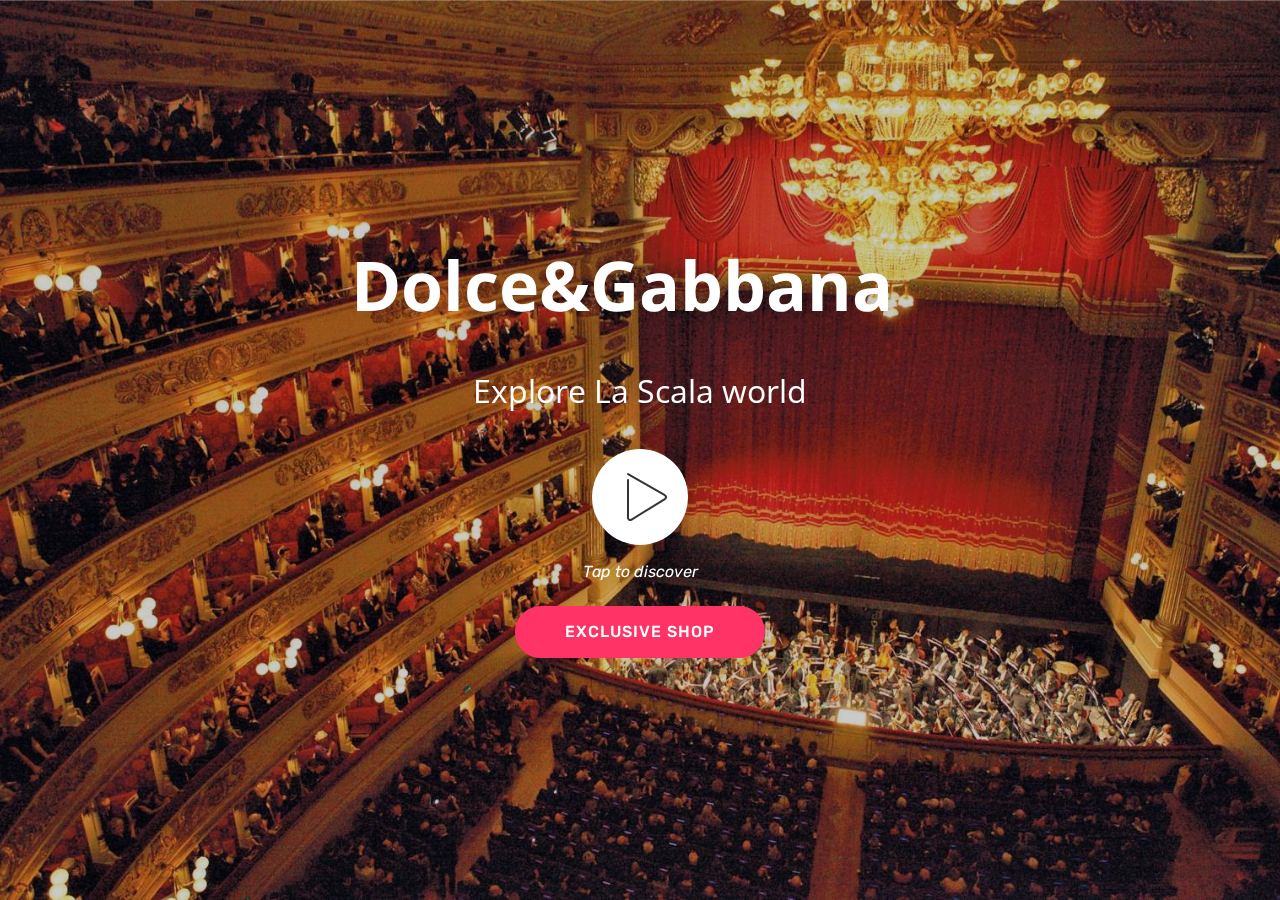
==== commit 4eb66a4b: "create github pages" ====
--- a/index.html
+++ b/index.html
@@ -21,7 +21,7 @@
   
 </head>
 <body>
-<section class="header8 cid-qE5246cjHR mbr-fullscreen mbr-parallax-background" id="header8-0" data-rv-view="100">
+<section class="header8 cid-qE5246cjHR mbr-fullscreen mbr-parallax-background" id="header8-0" data-rv-view="187">
 
     
 
@@ -37,7 +37,7 @@
                          <span class="mbri-play mbr-iconfont" media-simple="true"></span>
                 </div>
                 <div class="icon-description align-center font-italic pb-3 mbr-fonts-style display-7">Tap to discover</div>
-                <div class="mbr-section-btn text-center"><a class="btn btn-md btn-secondary display-4" href="shop.html">SHOP</a></div>
+                <div class="mbr-section-btn text-center"><a class="btn btn-md btn-secondary display-4" href="shop.html">EXCLUSIVE SHOP</a></div>
             </div>
         </div>
     </div>
@@ -59,7 +59,7 @@
 </section>
 
 
-  <section class="engine"><a href="https://mobirise.co/k">free bootstrap template</a></section><script src="assets/web/assets/jquery/jquery.min.js"></script>
+  <section class="engine"><a href="https://mobirise.co/e">web development software</a></section><script src="assets/web/assets/jquery/jquery.min.js"></script>
   <script src="assets/popper/popper.min.js"></script>
   <script src="assets/tether/tether.min.js"></script>
   <script src="assets/bootstrap/js/bootstrap.min.js"></script>
--- a/assets/mobirise/css/mbr-additional.css
+++ b/assets/mobirise/css/mbr-additional.css
@@ -28,11 +28,11 @@
   font-size: 6.8rem;
 }
 .display-2 {
-  font-family: 'Rubik', sans-serif;
-  font-size: 3rem;
+  font-family: 'Open Sans', sans-serif;
+  font-size: 6rem;
 }
 .display-2 > .mbr-iconfont {
-  font-size: 4.8rem;
+  font-size: 9.6rem;
 }
 .display-4 {
   font-family: 'Rubik', sans-serif;
@@ -42,11 +42,11 @@
   font-size: 1.6rem;
 }
 .display-5 {
-  font-family: 'Rubik', sans-serif;
-  font-size: 1.5rem;
+  font-family: 'Open Sans', sans-serif;
+  font-size: 2rem;
 }
 .display-5 > .mbr-iconfont {
-  font-size: 2.4rem;
+  font-size: 3.2rem;
 }
 .display-7 {
   font-family: 'Rubik', sans-serif;
@@ -67,9 +67,9 @@
     line-height: calc( 1.4 * (2.1374999999999997rem + (4.25 - 2.1374999999999997) * ((100vw - 20rem) / (48 - 20))));
   }
   .display-2 {
-    font-size: 2.4rem;
-    font-size: calc( 1.7rem + (3 - 1.7) * ((100vw - 20rem) / (48 - 20)));
-    line-height: calc( 1.4 * (1.7rem + (3 - 1.7) * ((100vw - 20rem) / (48 - 20))));
+    font-size: 4.8rem;
+    font-size: calc( 2.75rem + (6 - 2.75) * ((100vw - 20rem) / (48 - 20)));
+    line-height: calc( 1.4 * (2.75rem + (6 - 2.75) * ((100vw - 20rem) / (48 - 20))));
   }
   .display-4 {
     font-size: 0.8rem;
@@ -77,9 +77,9 @@
     line-height: calc( 1.4 * (1rem + (1 - 1) * ((100vw - 20rem) / (48 - 20))));
   }
   .display-5 {
-    font-size: 1.2rem;
-    font-size: calc( 1.175rem + (1.5 - 1.175) * ((100vw - 20rem) / (48 - 20)));
-    line-height: calc( 1.4 * (1.175rem + (1.5 - 1.175) * ((100vw - 20rem) / (48 - 20))));
+    font-size: 1.6rem;
+    font-size: calc( 1.35rem + (2 - 1.35) * ((100vw - 20rem) / (48 - 20)));
+    line-height: calc( 1.4 * (1.35rem + (2 - 1.35) * ((100vw - 20rem) / (48 - 20))));
   }
 }
 /* Buttons */
@@ -1468,26 +1468,93 @@
   color: #cc2952;
   text-align: center;
 }
-.cid-qE54RGYMfA {
-  padding-top: 90px;
+.cid-qE6gmfuZGX {
+  padding-top: 60px;
   padding-bottom: 90px;
-  background-color: #ffffff;
-}
-.cid-qE54RGYMfA [class^="socicon-"]:before,
-.cid-qE54RGYMfA [class*=" socicon-"]:before {
-  line-height: 44px;
-}
-.cid-qE54RGYMfA .btn-social {
-  border-color: #149dcc;
-}
-.cid-qE54RGYMfA .btn-social:hover {
-  background: #149dcc;
-}
-.cid-qE54RGYMfA .btn-social:hover i.socicon {
-  color: #ffffff !important;
-}
-@media (max-width: 767px) {
-  .cid-qE54RGYMfA .btn {
-    font-size: 20px !important;
-  }
-}
+  background: url("../../../assets/images/pope-benedict-xvi-attends-the-2012-world-meeting-of-families-145575243-2000x1333.jpg");
+}
+.cid-qE6gmfuZGX .mbr-section-subtitle {
+  color: #cccccc;
+  font-weight: 300;
+}
+.cid-qE6gmfuZGX .number-wrap {
+  color: #ffffff;
+  border-color: rgba(255, 255, 255, 0.15);
+  position: relative;
+  display: inline-block;
+  text-align: center;
+  padding: 5px 10px 13px 10px;
+  margin: 0;
+  min-width: 118px;
+  border-radius: 2px;
+  max-width: 100%;
+}
+.cid-qE6gmfuZGX .number {
+  font-style: normal;
+  font-weight: 700;
+  font-size: 55px;
+  text-transform: none;
+  letter-spacing: -2px;
+  word-spacing: 0;
+  line-height: 1.3;
+  color: #cccccc;
+}
+.cid-qE6gmfuZGX .period {
+  display: block;
+  padding-top: 2px;
+  border-top: 1px solid rgba(0, 0, 0, 0.1);
+}
+.cid-qE6gmfuZGX .dot {
+  position: absolute;
+  top: -10px;
+  right: -1em;
+  width: 1em;
+  display: block;
+  height: 83%;
+  overflow: hidden;
+  font-style: normal;
+  font-weight: 700;
+  font-size: 55px;
+  line-height: 89.65px;
+  text-transform: none;
+  letter-spacing: 0;
+  word-spacing: 0;
+  color: #cccccc;
+}
+.cid-qE6gmfuZGX .countdown-cont {
+  max-width: 700px;
+  margin: 0 auto;
+}
+@media (max-width: 768px) {
+  .cid-qE6gmfuZGX .dot {
+    display: none;
+  }
+}
+@media (max-width: 543px) {
+  .cid-qE6gmfuZGX .number-wrap {
+    margin-bottom: 15px;
+  }
+}
+@media (max-width: 550px) {
+  .cid-qE6gmfuZGX .col-xs-3 {
+    padding-left: 0;
+    padding-right: 0;
+  }
+  .cid-qE6gmfuZGX .number-wrap {
+    min-width: auto;
+  }
+}
+@media (max-width: 440px) {
+  .cid-qE6gmfuZGX .number,
+  .cid-qE6gmfuZGX .dot {
+    font-size: 40px;
+  }
+}
+@media (max-width: 380px) {
+  .cid-qE6gmfuZGX .period {
+    font-size: 0.8rem;
+  }
+}
+.cid-qE6gmfuZGX H2 {
+  color: #cccccc;
+}
